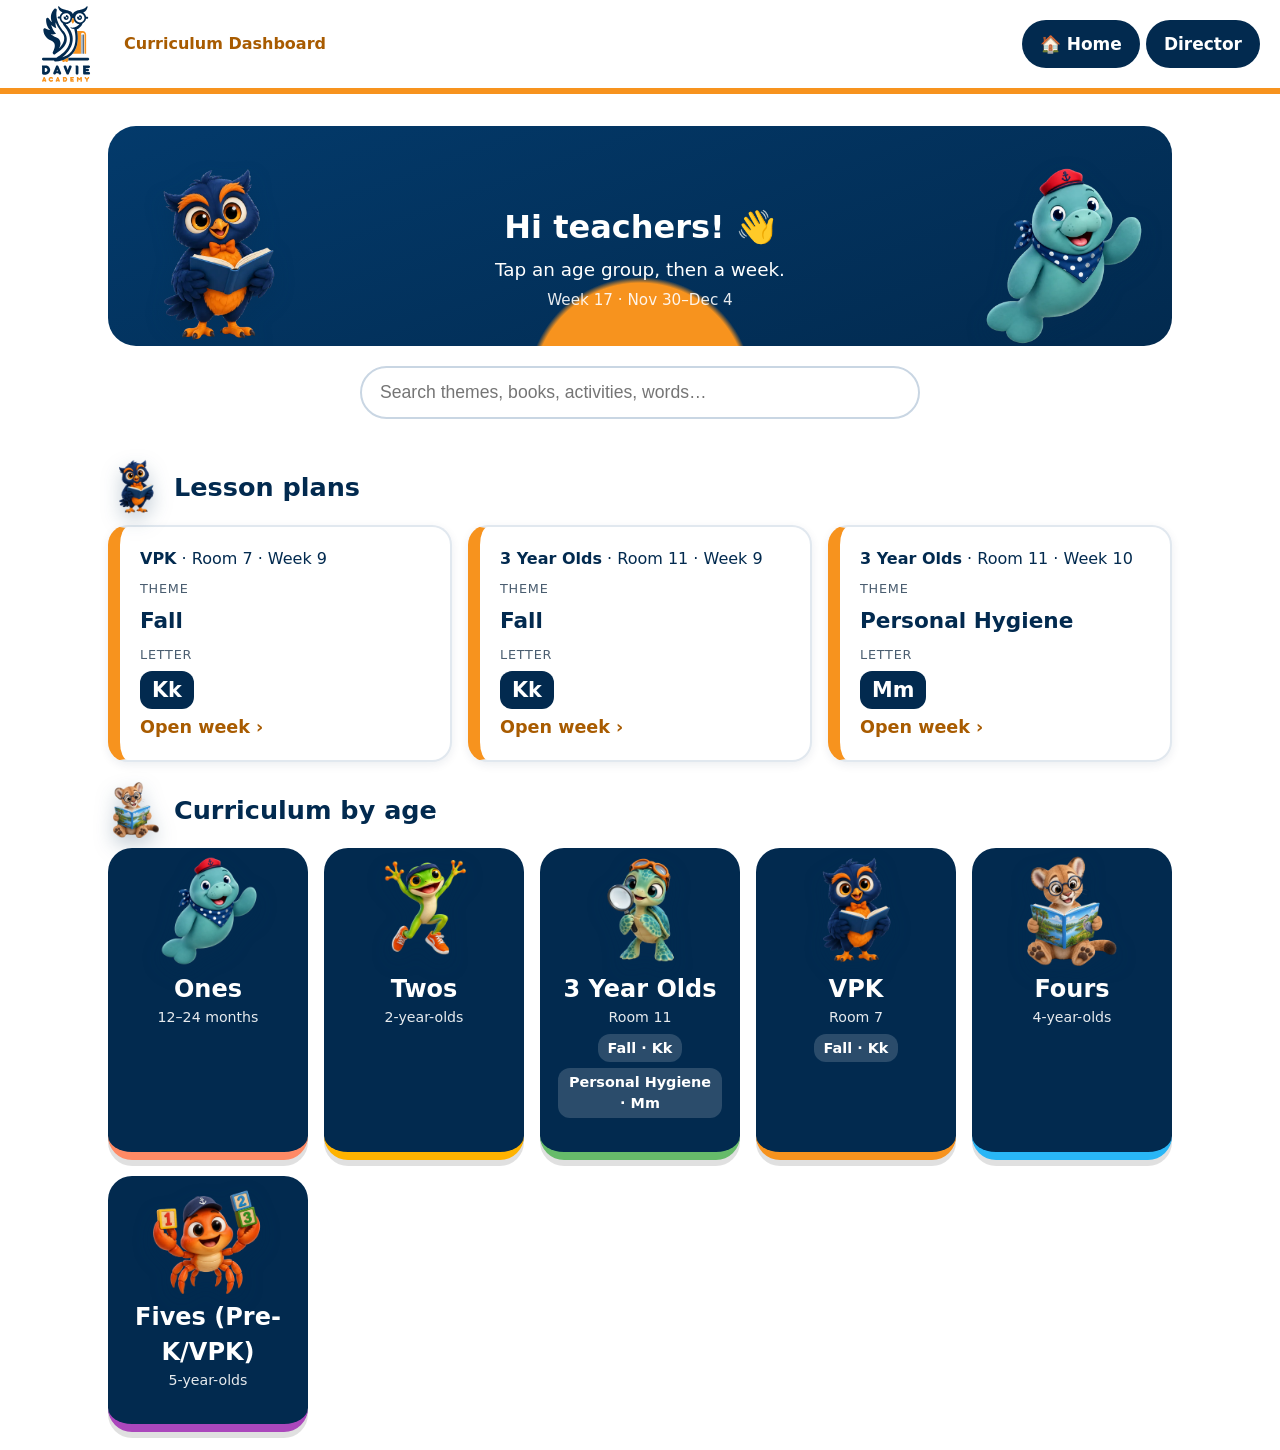
==== index.html @ 466bee0a "Publish the curriculum dashboard and add the 52-week planner. Host the static site at the repo root " ====
<!doctype html><html lang="en"><head><meta charset="utf-8"><meta name="viewport" content="width=device-width,initial-scale=1">
<title>Davie Academy Curriculum</title><meta name="robots" content="noindex,nofollow"><meta name="theme-color" content="#022A4F">
<link rel="manifest" href="manifest.json"><link rel="icon" href="icon.svg"><link rel="apple-touch-icon" href="icon-180.png">
<meta name="apple-mobile-web-app-capable" content="yes"><link rel="stylesheet" href="css/styles.css"></head>
<body><div id="app"></div>
<script src="js/qrcode.js"></script><script src="js/data.js"></script><script src="js/plans.js"></script><script src="js/store.js"></script><script src="js/components.js"></script><script src="js/app.js"></script>
<script>if('serviceWorker' in navigator && location.protocol.startsWith('http')) navigator.serviceWorker.register('./sw.js',{scope:'./'}).catch(()=>{});</script></body></html>
---- css/styles.css ----
:root{--navy:#022A4F;--orange:#F7931E;--orange-dk:#A85B00;--bg:#ffffff;--soft:#F4F7FA;--ink:#022A4F;--accent:#A85B00;--teal:#022A4F;--card:#fff;--c:#F7931E;font-family:"Nunito","Trebuchet MS",system-ui,sans-serif}
*{box-sizing:border-box}body{margin:0;background:var(--bg);color:var(--ink);font-size:17px;line-height:1.45}
a{color:inherit}h1,h2,h3{margin:.2em 0}
.top{display:flex;justify-content:space-between;align-items:center;flex-wrap:wrap;gap:10px;padding:12px 20px;background:#fff;color:var(--navy);border-bottom:6px solid var(--orange)}
.top nav a{color:#fff;text-decoration:none;font-weight:800;padding:12px 18px;border-radius:30px;background:var(--navy);min-height:48px;margin-left:6px;display:inline-block}
.brand{display:flex;gap:12px;align-items:center;text-decoration:none}.brand h1{font-size:1.5rem}
.logo{width:54px;height:54px;border-radius:50%;border:3px dashed #fff;display:grid;place-items:center;font-size:.7rem;font-weight:800;background:rgba(255,255,255,.25)}
.wrap{max-width:1100px;margin:auto;padding:18px}.narrow{max-width:720px}
.hero{text-align:center;padding:20px 0}.search{width:100%;max-width:560px;font-size:1.1rem;padding:14px 18px;border-radius:30px;border:2px solid #c9d6e3}
.grid{display:grid;gap:16px}.ages{grid-template-columns:repeat(auto-fit,minmax(180px,1fr))}
.age{background:var(--navy);color:#fff;border-bottom:8px solid var(--c);text-decoration:none;border-radius:24px;padding:34px 18px;text-align:center;box-shadow:0 6px 0 rgba(0,0,0,.12);min-height:130px}
.age b{display:block;font-size:1.5rem}.age:active,.week:active{transform:translateY(3px)}
.weeks{grid-template-columns:repeat(auto-fit,minmax(200px,1fr));margin:16px 0}
.week{background:#fff;border-radius:20px;padding:20px;text-decoration:none;border-top:8px solid var(--c);box-shadow:0 3px 10px rgba(0,0,0,.07);display:flex;flex-direction:column;gap:4px}
.week .icon{font-size:2.4rem}.week b{font-size:1.2rem}.prog{font-size:.8rem;color:#888}
.crumb a{color:var(--teal)}.card{background:var(--card);border-radius:20px;padding:18px;box-shadow:0 3px 10px rgba(0,0,0,.07);margin-bottom:16px}
.weekhead{display:flex;gap:16px;justify-content:space-between;border-left:10px solid var(--c)}
.qrbox,.fqr{text-align:center}.qrbox svg{width:120px;height:120px}
.domains span,.tag{display:inline-block;background:#E6EDF4;color:var(--navy);border-radius:20px;padding:4px 12px;margin:3px;font-size:.85rem;font-weight:700}
.two{grid-template-columns:1fr 1fr}.acts{grid-template-columns:repeat(auto-fit,minmax(300px,1fr))}
.words{list-style:none;padding:0;display:flex;flex-wrap:wrap;gap:8px}.words li{background:#FFF1DF;border-radius:14px;padding:8px 12px}.words span{display:block;color:var(--orange-dk);font-style:italic;font-size:.9rem}
.ofweek{display:flex;flex-wrap:wrap;gap:10px}.chip{background:var(--navy);color:#fff;border-bottom:4px solid var(--orange);border-radius:16px;padding:8px 14px}.chip small{display:block;text-transform:capitalize;opacity:.9}.chip b{font-size:1.3rem}
.act header h3{font-size:1.15rem}.checklist{list-style:none;padding:0}.checklist li{padding:4px 0}
input[type=checkbox]{width:22px;height:22px;vertical-align:middle}.cols{columns:2}
.video-ph{background:repeating-linear-gradient(45deg,#E6EDF4,#E6EDF4 10px,#fff 10px,#fff 20px);border-radius:14px;height:120px;display:grid;place-items:center;color:var(--navy);text-align:center}
.video-ph span{font-size:2rem}.video{width:100%;aspect-ratio:16/9;border:0;border-radius:14px}
.toolbar{display:flex;flex-wrap:wrap;gap:10px;margin:10px 0 16px}
.btn{background:var(--teal);color:#fff;border:0;border-radius:30px;padding:12px 20px;font-size:1rem;font-weight:700;text-decoration:none;cursor:pointer;min-height:48px;display:inline-flex;align-items:center}
.btn.ghost{background:#fff;color:var(--teal);border:2px solid var(--teal)}
.bigcheck{display:block;padding:12px;border-radius:14px;background:var(--soft);margin:6px 0;font-weight:700}
.sec{margin:20px 0 10px}.result{display:block;padding:10px;border-bottom:1px solid #eee;text-decoration:none}
.hero2{border-top:10px solid var(--c)}.days{list-style:none;padding:0}.days li{padding:8px 0;border-bottom:1px dashed #eee}.days b{display:inline-block;width:50px;color:var(--accent)}
.challenge{background:#FFF1DF}.lyrics{font-style:italic;color:#777}.note{color:#777}
.scroll{overflow-x:auto}.dir{border-collapse:collapse;width:100%}.dir th,.dir td{padding:10px;border-bottom:1px solid #eee;text-align:center}.dir td:first-child{text-align:left}
.dot{display:inline-block;width:26px;height:26px;line-height:26px;border-radius:50%;background:#eee;margin:1px;font-weight:800}.dot.on{background:#66bb6a;color:#fff}
.fridge{max-width:760px;margin:10px auto;background:#fff;border:6px solid var(--c);border-radius:28px;padding:22px}
.fhead{display:flex;gap:14px;align-items:center;border-bottom:3px dashed var(--c);padding-bottom:10px}.fhead .logo{border-color:var(--c);color:var(--c)}
.fbody{display:grid;grid-template-columns:2fr 1fr;gap:18px}.fqr svg{width:150px;height:150px}
@media (max-width:700px){.two,.fbody{grid-template-columns:1fr}.weekhead{flex-direction:column}.cols{columns:1}}
@media print{.no-print,.top nav,.video-ph,.video{display:none!important}body{background:#fff;font-size:12pt}.card{box-shadow:none;border:1px solid #ccc;break-inside:avoid}
 .top{background:none;color:#000}.logo{border-color:#999}.fridge{border-width:4px;margin:0}.acts{grid-template-columns:1fr 1fr}}
.qrbox svg,.fqr svg{display:block;margin:0 auto 4px}.fqr ul{text-align:left;padding-left:20px}.qrbox small,.fqr small{display:block}

.lyrics{white-space:pre-line}
.songgrid{display:grid;gap:12px;grid-template-columns:2fr 1fr;align-items:center}
.char{margin:0;text-align:center}.char img{width:100%;border-radius:14px}.char figcaption{font-weight:700;margin-top:4px}
video.video{background:#000;display:block}
@media(max-width:640px){.songgrid{grid-template-columns:1fr}.char img{max-width:260px}}

.card{border:1px solid #E1E8EF}
.logoimg{height:120px;width:120px;object-fit:contain;margin:-28px -14px}.logoimg.sm{height:70px;width:70px}
.brand small{font-weight:800;color:var(--orange-dk);font-size:1rem}
.week{border-top-color:var(--orange)}.age small{opacity:.9}
.plans{grid-template-columns:repeat(auto-fit,minmax(260px,1fr))}
.plantile{display:flex;flex-direction:column;gap:6px;text-decoration:none;background:#fff;border:2px solid #E1E8EF;border-left:12px solid var(--orange);border-radius:20px;padding:20px;min-height:150px;box-shadow:0 3px 10px rgba(2,42,79,.08)}
.plantile .th{font-size:1.35rem}.plantile .lbl{font-size:.8rem;text-transform:uppercase;letter-spacing:.06em;color:#4a5d70;margin-top:4px}.plantile .crumbs{font-size:1rem}.plantile .lt{align-self:flex-start;background:var(--navy);color:#fff;border-radius:12px;padding:4px 12px;font-weight:900;font-size:1.3rem}
.plantile .go{margin-top:auto;color:var(--orange-dk);font-weight:800;font-size:1.1rem}
.today{font-size:1.15rem}.today h3{font-size:1.4rem}.todayhead{display:flex;justify-content:space-between;gap:16px;border-left:12px solid var(--orange)}
.step{display:flex;gap:16px;align-items:flex-start}.stepn{flex:none;width:56px;height:56px;border-radius:50%;background:var(--navy);color:#fff;font-size:1.6rem;font-weight:900;display:grid;place-items:center}
.stepb{flex:1;min-width:0}.done{display:inline-flex;gap:10px;align-items:center;margin-top:10px;padding:12px 18px;border-radius:30px;background:var(--soft);font-weight:800;min-height:52px}
.done input{width:30px;height:30px}.step:has(.done input:checked){opacity:.55}
.callout{background:#FFF1DF;border-left:12px solid var(--orange)}
ul.big{padding-left:1.2em}ul.big li{margin:8px 0;font-size:1.15rem}
.media2{display:grid;grid-template-columns:minmax(0,260px) 1fr;gap:16px;align-items:start}
.photo{margin:0}.photo img{width:100%;max-height:340px;object-fit:cover;border-radius:14px;display:block}.photo figcaption{font-size:.9rem;color:#4a5d70;margin-top:4px}
.checklist li{display:flex;align-items:center;justify-content:space-between;gap:8px;padding:6px 0;border-bottom:1px dashed #E1E8EF}
.buy{flex:none;text-decoration:none;font-size:1.2rem;width:44px;height:44px;display:grid;place-items:center;border-radius:50%;background:#FFF1DF;border:2px solid var(--orange)}
.parentpg{font-size:1.1rem}.pics{display:grid;grid-template-columns:1fr 1fr;gap:10px}.pics img{aspect-ratio:1;object-fit:cover}
@media (max-width:700px){.media2{grid-template-columns:1fr}.todayhead{flex-direction:column}.stepn{width:44px;height:44px;font-size:1.3rem}.step{gap:10px}}

/* 3D characters */
.ch{display:block;object-fit:contain;filter:drop-shadow(0 8px 10px rgba(2,42,79,.25))}
.hh{display:flex;align-items:center;gap:10px}.ch.hd{width:56px;height:56px;flex:none}
.hero.fun{display:flex;align-items:flex-end;justify-content:space-between;gap:10px;background:radial-gradient(circle at 50% 120%,#F7931E 0,#F7931E 18%,transparent 19%),linear-gradient(160deg,#033a6b,#022A4F);color:#fff;border-radius:28px;padding:20px 20px 0;margin-top:14px;overflow:hidden;text-align:center;min-height:220px}
.hero.fun h2{font-size:2rem;color:#fff}.hero.fun p{margin:.3em 0;font-size:1.15rem}.hero.fun .small{font-size:.95rem;opacity:.9}
.herotxt{padding-bottom:30px}.heroL,.heroR{width:180px;height:200px;object-position:bottom;animation:bob 3.5s ease-in-out infinite}.heroR{animation-delay:1.2s}
@keyframes bob{50%{transform:translateY(-8px)}}@media (prefers-reduced-motion:reduce){.heroL,.heroR{animation:none}}
.age{position:relative;padding-top:12px!important;display:flex;flex-direction:column;align-items:center}.ch.agech{width:110px;height:110px;margin:-4px auto 6px;transition:transform .2s}.age:hover .agech{transform:scale(1.08) rotate(-3deg)}
.video-ph{height:auto;padding:14px;gap:6px}.ch.sm{width:80px;height:80px}
.hero2.fun{position:relative;padding-right:130px;min-height:150px}.ch.pch{position:absolute;right:8px;bottom:6px;width:120px;height:120px}
@media (max-width:700px){.heroL,.heroR{width:96px;height:120px}.hero.fun h2{font-size:1.5rem}.hero.fun{padding:14px 8px 0;min-height:170px}.ch.agech{width:90px;height:90px}.hero2.fun{padding-right:100px}.ch.pch{width:96px;height:96px}.ch.hd{width:46px;height:46px}}
.agep{display:block;margin-top:6px;background:rgba(255,255,255,.16);border-radius:12px;padding:4px 10px;font-size:.9rem;font-weight:700}
@media (max-width:700px){.hero.fun{flex-wrap:wrap;min-height:0}.herotxt{order:-1;flex:1 0 100%;padding:6px 6px 0}.heroL,.heroR{width:120px;height:120px}}

/* 52-week age list */
.agepage .small,.weekpage .small{color:#4a5d70}
.agehead{display:flex;align-items:center;gap:14px;margin:4px 0 8px}
.agehead h2{font-size:1.8rem;margin:0}
.agehead p{margin:.15em 0}
.ch.ageheadch{width:96px;height:96px;flex:none}
.monthblock{margin:0 0 8px}
.monthhead{position:sticky;top:0;z-index:3;background:linear-gradient(#fff 75%,rgba(255,255,255,.94));padding:16px 2px 8px;margin:0;font-size:1.45rem}
.weeklist{display:flex;flex-direction:column;gap:8px}
.weekrow{display:grid;grid-template-columns:auto minmax(0,1fr) auto auto;grid-template-areas:"num title letter go" "num meta letter go";column-gap:12px;row-gap:2px;align-items:center;min-height:72px;padding:12px 14px;background:#fff;border:2px solid #E1E8EF;border-left:10px solid var(--c,var(--orange));border-radius:18px;text-decoration:none;color:var(--navy);box-shadow:0 3px 0 rgba(2,42,79,.06)}
.weekrow .wn{grid-area:num;font-weight:900;min-width:4.6rem}
.weekrow .wt{grid-area:title;font-weight:800;font-size:1.2rem;line-height:1.25;overflow-wrap:anywhere}
.weekrow .wmeta{grid-area:meta;color:#4a5d70;font-size:.95rem;display:flex;flex-wrap:wrap;gap:6px;align-items:center}
.weekrow .wl{grid-area:letter}
.weekrow .wl:empty{display:none}
.weekrow .wl:not(:empty){background:var(--navy);color:#fff;border-radius:12px;padding:4px 10px;font-weight:900}
.agehead>div{min-width:0}
.weekrow .wgo{grid-area:go;font-size:1.6rem;font-weight:900;color:var(--orange-dk);line-height:1}
.weekrow:active{transform:translateY(2px)}
.weekrow:focus-visible{outline:3px solid var(--orange);outline-offset:2px}
.weekrow.soon{background:#eef2f5;color:#4e5b68;border-left-color:#c5ced6;box-shadow:none}
.weekrow.soon .wn,.weekrow.soon .wgo{color:#7d8b99}
.weekrow.soon .wt{font-weight:700}
.wsoon{font-size:.8rem;font-weight:800;color:#4e5b68;background:#e1e7ec;border-radius:999px;padding:3px 8px}
.wthis{font-weight:800;color:var(--orange-dk)}
.weekrow.is-current{outline:3px solid var(--orange);background:#fff8ef}
.weekrow.soon.is-current{background:#f8f1e8}
#week-current{scroll-margin:80px}
@media (min-width:700px){
  .weekrow{min-height:84px;padding:16px 18px}
  .weekrow .wt{font-size:1.35rem}
  .monthhead{font-size:1.6rem}
  .agehead h2{font-size:2rem}
}
@media (max-width:700px){
  .agehead h2{font-size:1.45rem}
  .ch.ageheadch{width:72px;height:72px}
  .monthhead{font-size:1.25rem}
  .weekrow .wt{font-size:1.12rem}
}

/* Weekly template */
.weekhero{align-items:center}
.weekhero .ageheadch{width:84px;height:84px}
.weekpage .field h3{font-size:1rem;letter-spacing:.04em;text-transform:uppercase;color:var(--orange-dk)}
.weekpage .acts{grid-template-columns:1fr}
.actfoot{display:flex;flex-wrap:wrap;gap:10px;align-items:center;margin-top:12px}
.stdtag{display:inline-flex;align-items:center;min-height:44px;background:#E6EDF4;color:var(--navy);border-radius:999px;padding:6px 14px;font-weight:800;font-size:.95rem}
.observed{display:inline-flex;align-items:center;gap:10px;min-height:52px;padding:8px 16px;border-radius:30px;background:#fff;border:2px solid var(--navy);font-weight:800;cursor:pointer}
.observed input{width:28px;height:28px}
.sooncard{text-align:center;padding:28px 18px 32px}
.sooncard .soonmsg{display:inline-block;background:#e7edf2;color:#3e4c5a;font-weight:800;border-radius:999px;padding:6px 14px}
.ch.soonch{width:140px;height:140px;margin:0 auto 8px}
.kicker{font-weight:800;color:#4a5d70;margin-bottom:0}
.family ol,.family ul.big{padding-left:1.2em}
.songslot{background:#f4f7fa;border-radius:16px;padding:12px}
.dayswrap{margin-top:8px}

/* One-page landscape print for the classroom wall */
.weeksheet{display:none}
@media print{
  @page{size:letter landscape;margin:.35in}
  body.printing-week{background:#fff!important}
  body.printing-week .screen-only{display:none!important}
  body.printing-week .weeksheet{display:flex!important;flex-direction:column;gap:6px;height:7.5in;max-height:7.5in;overflow:hidden;color:#022A4F;font-size:10.5px;line-height:1.25;page-break-after:avoid;page-break-inside:avoid}
  .weeksheet h1{font-size:22px;margin:0;line-height:1.1}
  .weeksheet h3{font-size:11px;margin:0 0 2px;color:#A85B00;text-transform:uppercase;letter-spacing:.04em}
  .weeksheet ul{margin:0;padding-left:14px}
  .weeksheet li{margin:0 0 2px}
  .weeksheet li span{color:#4a5d70}
  .sh-head{display:flex;gap:10px;align-items:center;border-bottom:3px solid #F7931E;padding-bottom:4px}
  .sh-head img{height:46px;width:46px;object-fit:contain;flex:none}
  .sh-id{min-width:0}
  .sh-meta{margin-left:auto;display:flex;gap:10px;text-align:right}
  .sh-meta small{display:block;color:#A85B00;font-size:8px;text-transform:uppercase;letter-spacing:.04em}
  .sh-days{display:grid;grid-template-columns:repeat(5,1fr);gap:4px}
  .sh-day{border:1px solid #E1E8EF;border-radius:6px;padding:3px 5px;min-height:28px}
  .sh-day b{display:block;color:#A85B00;font-size:8px;text-transform:uppercase}
  .sh-body{flex:1;min-height:0;overflow:hidden;display:grid;grid-template-columns:1fr 1fr;gap:2px 14px;align-content:start}
  .sh-foot{border-top:1px solid #E1E8EF;padding-top:3px}
}
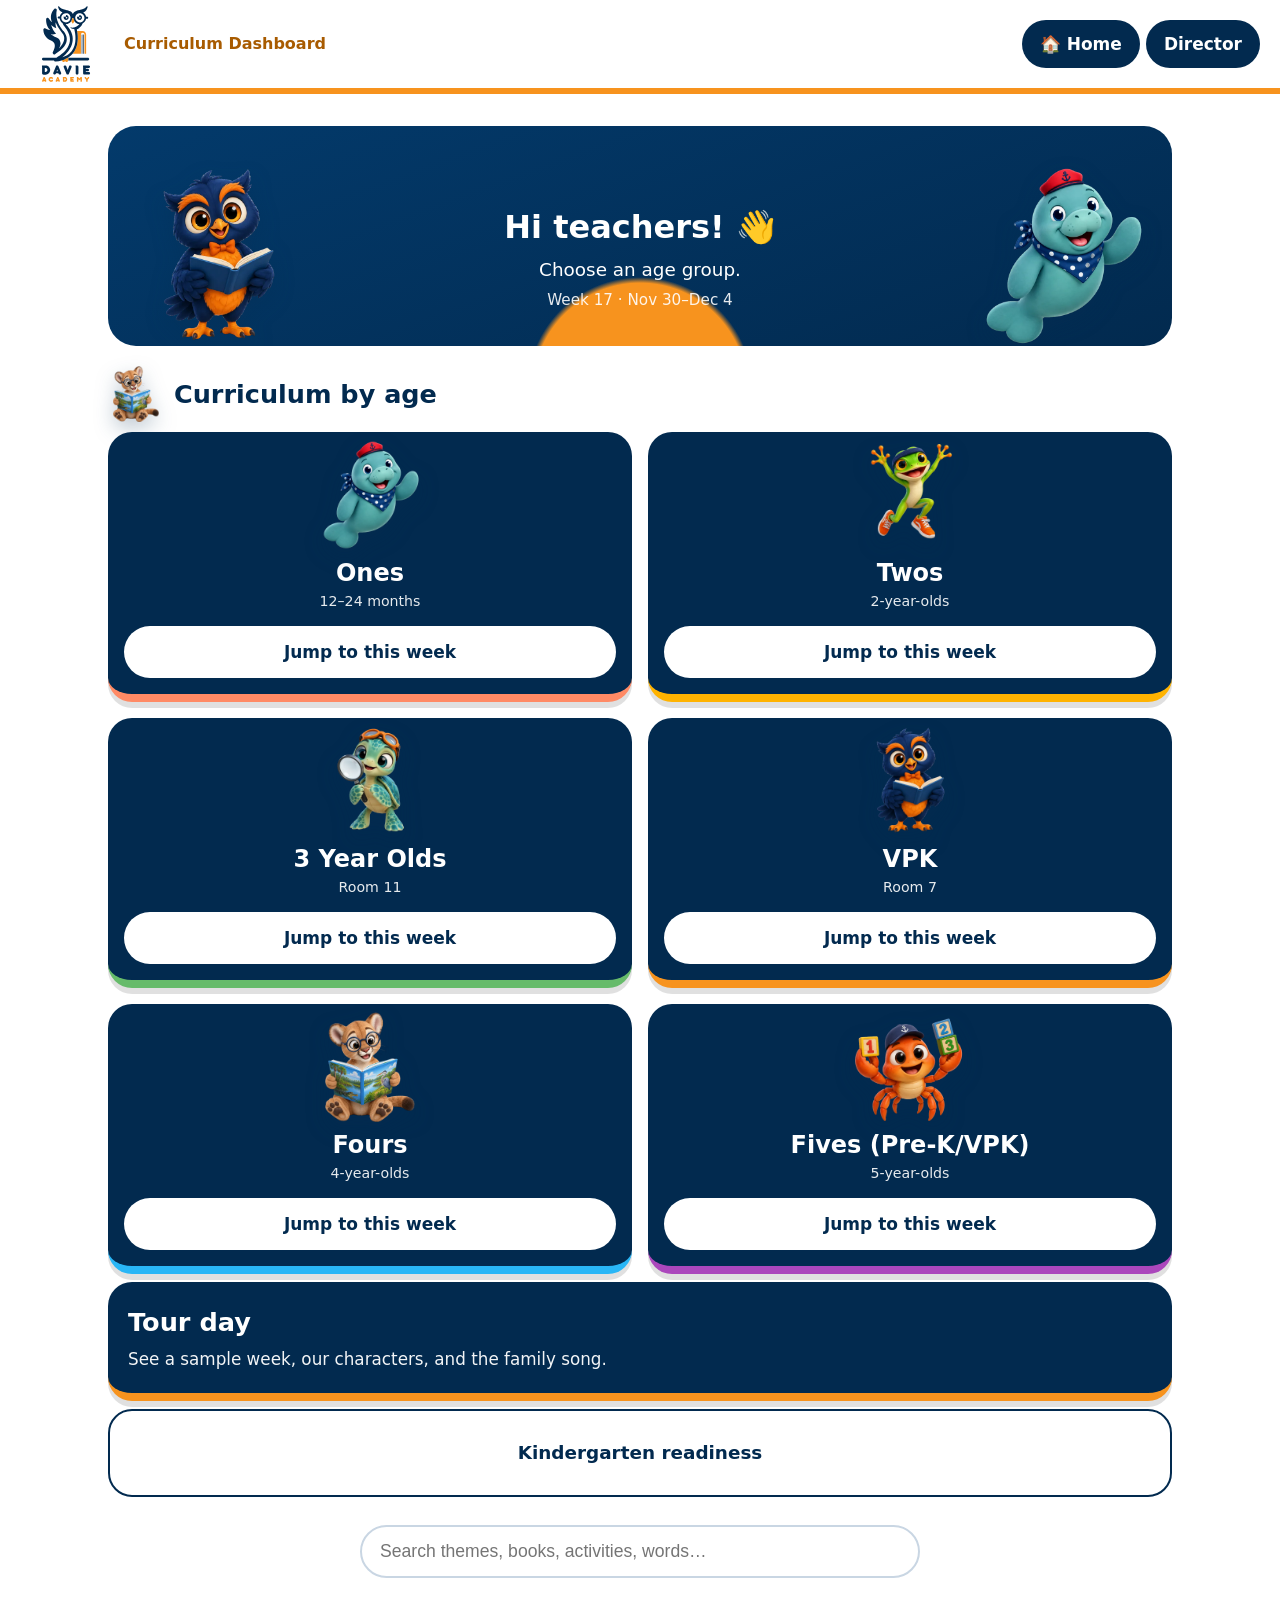
==== commit e67dbfa8: "Add a shareable family digest, Spanish, readiness, and a tour page. Families get This week at home w" ====
--- a/index.html
+++ b/index.html
@@ -3,5 +3,5 @@
 <link rel="manifest" href="manifest.json"><link rel="icon" href="icon.svg"><link rel="apple-touch-icon" href="icon-180.png">
 <meta name="apple-mobile-web-app-capable" content="yes"><link rel="stylesheet" href="css/styles.css"></head>
 <body><div id="app"></div>
-<script src="js/qrcode.js"></script><script src="js/data.js"></script><script src="js/plans.js"></script><script src="js/store.js"></script><script src="js/components.js"></script><script src="js/app.js"></script>
+<script src="js/qrcode.js"></script><script src="js/data.js"></script><script src="js/plans.js"></script><script src="js/i18n.js"></script><script src="js/store.js"></script><script src="js/components.js"></script><script src="js/app.js"></script>
 <script>if('serviceWorker' in navigator && location.protocol.startsWith('http')) navigator.serviceWorker.register('./sw.js',{scope:'./'}).catch(()=>{});</script></body></html>
--- a/css/styles.css
+++ b/css/styles.css
@@ -99,6 +99,12 @@
 .weekrow .wl:empty{display:none}
 .weekrow .wl:not(:empty){background:var(--navy);color:#fff;border-radius:12px;padding:4px 10px;font-weight:900}
 .agehead>div{min-width:0}
+.home-lead .ages{grid-template-columns:1fr}
+.home-lead .age{display:flex;flex-direction:column;align-items:center;min-height:250px;padding:18px 16px 16px;text-decoration:none}
+.agemain{display:flex;flex-direction:column;align-items:center;width:100%;flex:1;color:#fff;text-decoration:none;min-height:170px}
+.agejump{display:flex;align-items:center;justify-content:center;width:100%;min-height:52px;margin-top:12px;background:#fff;color:var(--navy);font-weight:800;text-decoration:none;border-radius:999px;padding:10px 16px}
+.agejump:active{transform:translateY(2px)}
+@media (min-width:700px){.home-lead .ages{grid-template-columns:repeat(2,minmax(0,1fr))}}
 .weekrow .wgo{grid-area:go;font-size:1.6rem;font-weight:900;color:var(--orange-dk);line-height:1}
 .weekrow:active{transform:translateY(2px)}
 .weekrow:focus-visible{outline:3px solid var(--orange);outline-offset:2px}
@@ -163,3 +169,36 @@
   .sh-body{flex:1;min-height:0;overflow:hidden;display:grid;grid-template-columns:1fr 1fr;gap:2px 14px;align-content:start}
   .sh-foot{border-top:1px solid #E1E8EF;padding-top:3px}
 }
+.weekbanner{display:block;width:100%;max-height:320px;object-fit:cover;border-radius:18px;margin:0 0 14px;box-shadow:0 6px 18px rgba(2,42,79,.15)}
+
+.hometour,.homeready{display:flex;flex-direction:column;justify-content:center;gap:6px;text-decoration:none;border-radius:24px;padding:22px 20px;min-height:88px;margin:8px 0}
+.hometour{background:var(--navy);color:#fff;border-bottom:8px solid var(--orange);box-shadow:0 6px 0 rgba(0,0,0,.12)}
+.hometour b{font-size:1.6rem}.hometour span{font-size:1.05rem;opacity:.95}
+.homeready{background:#fff;color:var(--navy);border:2px solid var(--navy);font-weight:800;font-size:1.15rem;align-items:center}
+.langtoggle{display:flex;background:var(--soft);border-radius:999px;padding:4px;gap:4px}
+.langtoggle button{border:0;background:transparent;color:var(--navy);font-weight:800;font:inherit;min-height:44px;padding:8px 14px;border-radius:999px;cursor:pointer}
+.langtoggle button.on{background:var(--navy);color:#fff}
+.sharebar{display:flex;flex-wrap:wrap;gap:8px}.sharebar .btn{flex:1 1 140px;justify-content:center}
+.share-status{min-height:1.2em;margin:8px 0 0;font-weight:800;color:var(--orange-dk)}
+.family-more{margin:8px 0 24px}.family-more a{font-weight:800;color:var(--navy)}
+.parentpg .learnline{font-size:1.2rem;font-weight:800;margin:.2em 0 .4em}
+.ready-score{font-size:1.35rem}.ready-score b{font-size:2rem;color:var(--orange-dk)}
+.ready-list{list-style:none;padding:0;margin:0}
+.ready-item{display:flex;gap:12px;align-items:flex-start;background:#fff;border:2px solid #E1E8EF;border-radius:18px;padding:14px;margin:0 0 10px}
+.ready-item.is-on{border-color:var(--orange);background:#fff8ef}
+.ready-mark{flex:none;width:36px;height:36px;border-radius:50%;border:3px solid #c5ced6;display:grid;place-items:center;font-weight:900;color:#fff}
+.ready-item.is-on .ready-mark{background:var(--orange);border-color:var(--orange)}
+.ready-item h3{margin:0}.ready-item p{margin:.25em 0}
+.ready-weeks a{font-weight:800;margin-right:8px}
+.tour-chars{display:grid;grid-template-columns:1fr 1fr;gap:12px;margin:0 0 16px}
+.tour-char{background:#fff;border:1px solid #E1E8EF;border-radius:18px;text-align:center;padding:10px 8px;margin:0}
+.tour-char img{width:100%;height:110px;object-fit:contain}
+.tour-char figcaption{font-weight:800;margin-top:4px}
+.tour-points{list-style:none;padding:0;margin:0}
+.tour-points li{padding:10px 0;border-bottom:1px dashed #E1E8EF}
+.tour-points b{display:block;font-size:1.15rem}
+.tour-qr{text-align:center}.tour-qr svg{width:min(280px,72vw);height:auto}
+.tour-cta{background:var(--navy);color:#fff}.tour-cta p,.tour-cta h2{color:#fff}
+.tour-cta .btn{background:var(--orange);color:var(--navy)}
+.ages-this{font-weight:800;margin:12px 0 8px}
+@media (min-width:700px){.tour-chars{grid-template-columns:repeat(4,minmax(0,1fr))}}
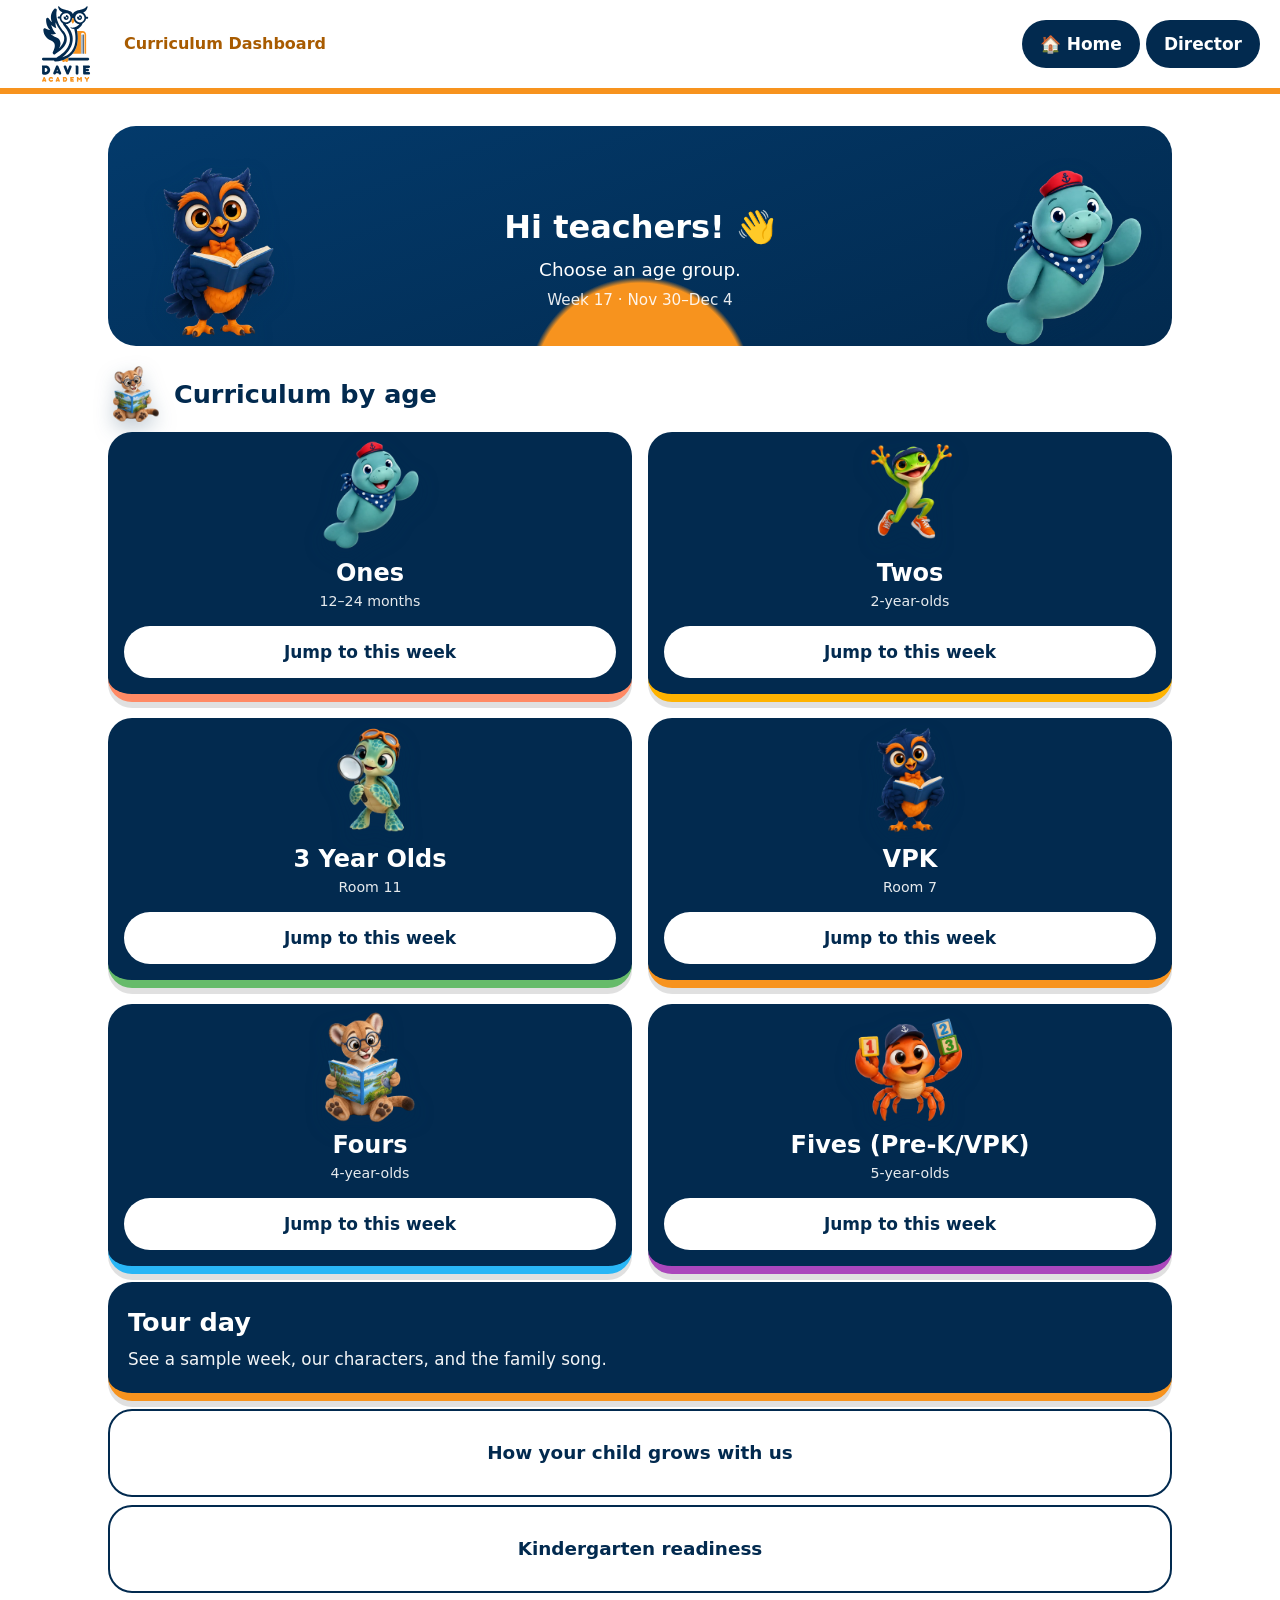
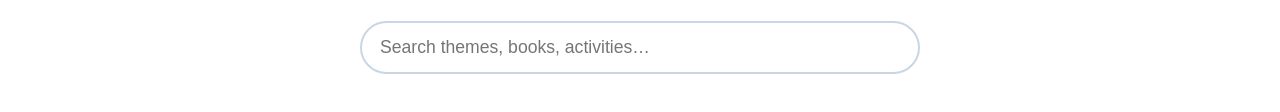
==== commit f18467e5: "Week 9 Fall plans (1s-4s), letter-only, why+supplies, no Amazon, editable text w/ shared Apps Script" ====
--- a/index.html
+++ b/index.html
@@ -3,5 +3,5 @@
 <link rel="manifest" href="manifest.json"><link rel="icon" href="icon.svg"><link rel="apple-touch-icon" href="icon-180.png">
 <meta name="apple-mobile-web-app-capable" content="yes"><link rel="stylesheet" href="css/styles.css"></head>
 <body><div id="app"></div>
-<script src="js/qrcode.js"></script><script src="js/data.js"></script><script src="js/plans.js"></script><script src="js/i18n.js"></script><script src="js/store.js"></script><script src="js/components.js"></script><script src="js/app.js"></script>
+<script src="js/qrcode.js"></script><script src="js/data.js"></script><script src="js/plans.js"></script><script src="js/fall.js"></script><script src="js/i18n.js"></script><script src="js/store.js"></script><script src="js/components.js"></script><script src="js/edits.js"></script><script src="js/app.js"></script>
 <script>if('serviceWorker' in navigator && location.protocol.startsWith('http')) navigator.serviceWorker.register('./sw.js',{scope:'./'}).catch(()=>{});</script></body></html>
--- a/css/styles.css
+++ b/css/styles.css
@@ -193,7 +193,16 @@
 .tour-chars{display:grid;grid-template-columns:1fr 1fr;gap:12px;margin:0 0 16px}
 .tour-char{background:#fff;border:1px solid #E1E8EF;border-radius:18px;text-align:center;padding:10px 8px;margin:0}
 .tour-char img{width:100%;height:110px;object-fit:contain}
-.tour-char figcaption{font-weight:800;margin-top:4px}
+.tour-char figcaption{font-weight:800;margin-top:4px}.tour-char small{display:block;font-weight:700;color:#4a5d70}
+.heartline,.heartcard{border-left:8px solid var(--orange)}
+.heartline{margin:0 0 8px;background:#fff;border-radius:14px;padding:10px 12px}
+.signword{font-size:2rem;font-weight:900;margin:.1em 0}
+.say{font-weight:800;color:var(--orange-dk)}
+.grow-list{list-style:none;padding:0;margin:0}
+.grow-step{display:flex;gap:12px;align-items:flex-start;background:#fff;border:2px solid #E1E8EF;border-left:8px solid var(--orange);border-radius:18px;padding:14px;margin:0 0 10px}
+.grow-n{flex:none;width:40px;height:40px;border-radius:50%;background:var(--navy);color:#fff;display:grid;place-items:center;font-weight:900}
+.grow-step h3{margin:0}
+.ollie{border-left:8px solid var(--orange)}
 .tour-points{list-style:none;padding:0;margin:0}
 .tour-points li{padding:10px 0;border-bottom:1px dashed #E1E8EF}
 .tour-points b{display:block;font-size:1.15rem}
@@ -202,3 +211,85 @@
 .tour-cta .btn{background:var(--orange);color:var(--navy)}
 .ages-this{font-weight:800;margin:12px 0 8px}
 @media (min-width:700px){.tour-chars{grid-template-columns:repeat(4,minmax(0,1fr))}}
+
+/* Motion: transform and opacity only. Plan pages use the calm entrance. */
+.parallax{flex:none;display:flex;align-items:flex-end}
+.bob{-webkit-user-drag:none;user-select:none}
+.wave-sampson{position:absolute;right:6px;bottom:0;width:128px;height:158px}
+.wave-sampson .pch{position:relative;right:auto;bottom:auto;width:120px;height:120px;margin-top:34px}
+.bubble{position:absolute;left:0;top:0;max-width:7.2rem;background:#fff;color:var(--navy);border:2px solid var(--orange);border-radius:16px;padding:4px 10px;font-weight:900;font-size:.95rem;line-height:1.15;box-shadow:0 3px 0 rgba(2,42,79,.12)}
+.bubble:after{content:"";position:absolute;left:22px;bottom:-8px;border:6px solid transparent;border-top-color:var(--orange)}
+.reveal{opacity:0;transform:translateY(14px)}
+.reveal:not(.in){transition:none !important}
+.reveal.in{opacity:1;transform:none;transition:opacity .42s ease, transform .42s ease;transition-delay:calc(var(--i, 0) * 42ms)}
+.reveal-calm{transform:translateY(6px)}
+.reveal-calm.in{transition-duration:.26s}
+.reveal.in.settled{transition:transform .12s ease;transition-delay:0ms}
+.pop-host{position:fixed;z-index:30;width:0;height:0;pointer-events:none}
+.confetti{position:absolute;left:0;top:0;width:8px;height:8px;border-radius:2px;opacity:1}
+.confetti:nth-child(odd){border-radius:50%}
+.pop-ch{position:absolute;left:-26px;top:-58px;width:52px;height:52px;object-fit:contain}
+@media (max-width:700px){
+  .wave-sampson{width:104px;height:136px;right:2px}
+  .wave-sampson .pch{width:96px;height:96px;margin-top:32px}
+  .bubble{font-size:.85rem;padding:3px 8px}
+}
+@media (prefers-reduced-motion: no-preference){
+  .heroR{animation-name:bob-tilt}
+  .home-lead .ch.agech.bob,.tour-char .bob{animation:floaty 4.2s ease-in-out infinite}
+  .tour-char:nth-child(2n) .bob{animation-delay:.45s}
+  .tour-char:nth-child(3n) .bob{animation-delay:.9s}
+  .wave-sampson .bob{animation:wave 2.8s ease-in-out infinite;transform-origin:50% 88%}
+  .bob.tapped{animation:tap-bounce .42s ease !important}
+  .btn,.age,.weekrow,.plantile,.hometour,.homeready,.step,.agejump,.tour-char,.grow-step,.top nav a{transition:transform .12s ease}
+  .btn:active,.age:active,.weekrow:active,.plantile:active,.hometour:active,.homeready:active,.step:active,.agejump:active,.tour-char:active,.grow-step:active,.top nav a:active{transform:scale(.97)}
+  .confetti{animation:burst .62s ease-out forwards}
+  .pop-ch{animation:pop .58s ease forwards}
+}
+@keyframes bob-tilt{50%{transform:translateY(-12px) rotate(-6deg)}}
+@keyframes floaty{50%{transform:translateY(-7px)}}
+@keyframes wave{
+  0%,100%{transform:rotate(0deg) translateY(0)}
+  25%{transform:rotate(-8deg) translateY(-3px)}
+  50%{transform:rotate(7deg) translateY(-1px)}
+  75%{transform:rotate(-4deg) translateY(-4px)}
+}
+@keyframes tap-bounce{
+  0%{transform:scale(1)}
+  40%{transform:scale(1.12) rotate(-4deg)}
+  70%{transform:scale(.96)}
+  100%{transform:scale(1)}
+}
+@keyframes burst{
+  0%{transform:translate3d(0,0,0) scale(1);opacity:1}
+  100%{transform:translate3d(var(--dx), var(--dy), 0) rotate(var(--spin)) scale(.55);opacity:0}
+}
+@keyframes pop{
+  0%{transform:translateY(8px) scale(.3);opacity:0}
+  45%{transform:translateY(-6px) scale(1.08);opacity:1}
+  100%{transform:translateY(-16px) scale(1);opacity:0}
+}
+@media (prefers-reduced-motion: reduce){
+  .heroL,.heroR,.bob,.wave-sampson .bob,.tour-char img,.ch.agech{animation:none !important}
+  .reveal{opacity:1 !important;transform:none !important;transition:none !important}
+  .parallax{transform:none !important}
+}
+@media print{
+  .reveal,.reveal.in{opacity:1 !important;transform:none !important;animation:none !important;transition:none !important}
+  .pop-host{display:none !important}
+}
+/* Shared card layout + teacher edit mode (da-v13) */
+.act .why{background:#fff4e6;border-left:4px solid #F7931E;border-radius:10px;padding:.5rem .75rem;margin:.5rem 0}
+.act .why b{color:#022A4F}
+.act .photo img{width:100%;aspect-ratio:4/3;object-fit:cover;border-radius:14px}
+.editbar{display:flex;flex-wrap:wrap;gap:.75rem;align-items:center;justify-content:space-between;border:2px dashed #F7931E}
+body.editing [data-ed]{outline:2px dashed #F7931E;outline-offset:2px;border-radius:6px;background:#fffaf2;cursor:text;min-width:1em;display:inline-block}
+body.editing p[data-ed],body.editing h2[data-ed],body.editing h3[data-ed]{display:block}
+[data-ed].is-edited{box-shadow:inset 0 -2px 0 rgba(247,147,30,.5)}
+
+/* sticky section tabs */
+.jumptabs{position:sticky;top:0;z-index:20;display:flex;flex-wrap:nowrap;gap:8px;overflow-x:auto;-webkit-overflow-scrolling:touch;scrollbar-width:none;margin:0 -4px 14px;padding:10px 4px;background:#fff;border-bottom:2px solid #f1e3d0}
+.jumptabs::-webkit-scrollbar{display:none}
+.jumptabs a{flex:0 0 auto;min-height:44px;display:inline-flex;align-items:center;padding:0 16px;border-radius:999px;border:2px solid var(--navy);color:var(--navy);font-weight:800;text-decoration:none;white-space:nowrap}
+.jumptabs a.on,.jumptabs a:active{background:var(--orange);border-color:var(--orange)}
+@media (prefers-reduced-motion: reduce){html{scroll-behavior:auto}}
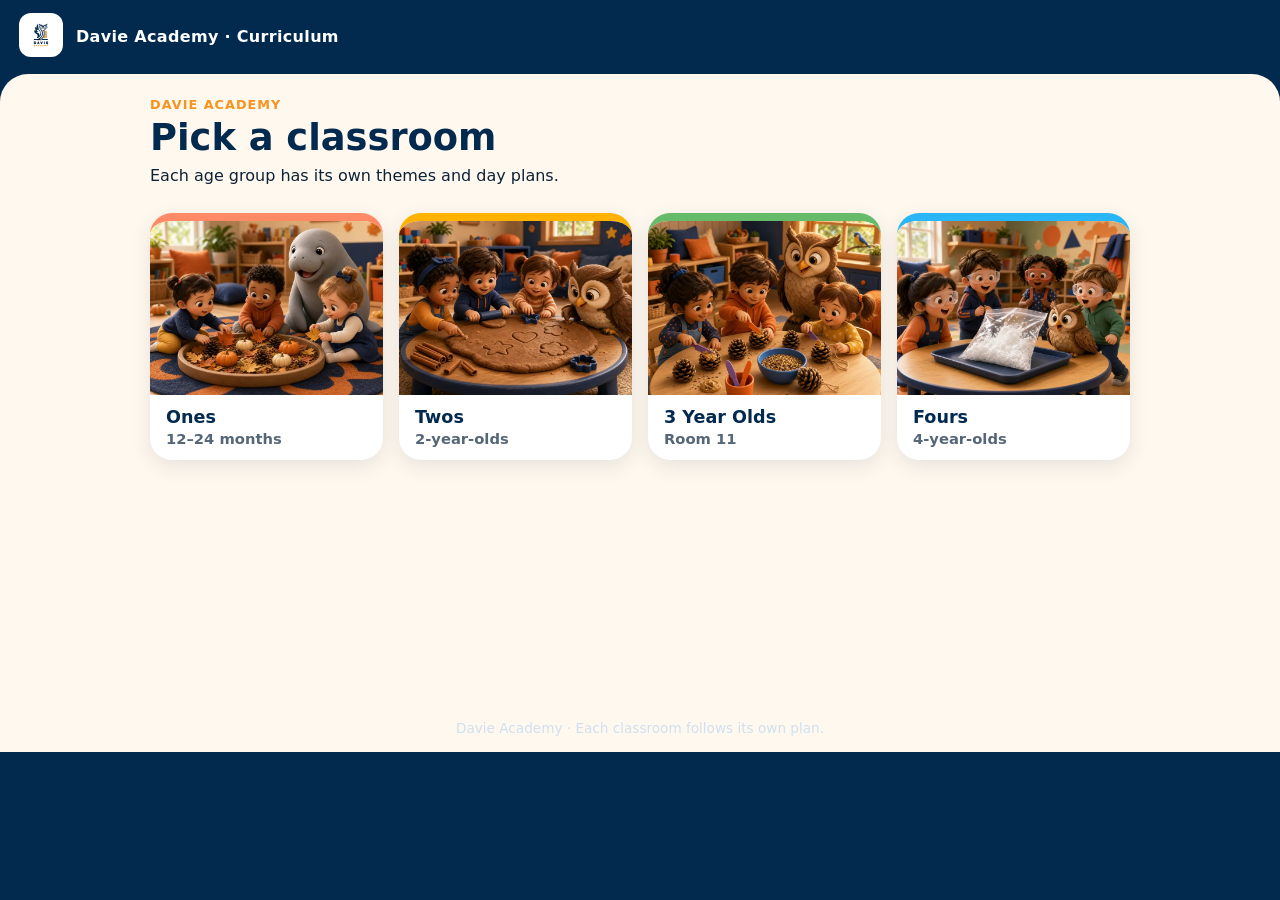
==== commit c671cb0e: "Make the Version 3 age-to-themes-to-timeline flow the default site. The home dashboard lists Ones th" ====
--- a/index.html
+++ b/index.html
@@ -1,7 +1,11 @@
-<!doctype html><html lang="en"><head><meta charset="utf-8"><meta name="viewport" content="width=device-width,initial-scale=1">
+<!doctype html><html lang="en"><head><meta charset="utf-8"><meta name="viewport" content="width=device-width,initial-scale=1,viewport-fit=cover">
 <title>Davie Academy Curriculum</title><meta name="robots" content="noindex,nofollow"><meta name="theme-color" content="#022A4F">
-<link rel="manifest" href="manifest.json"><link rel="icon" href="icon.svg"><link rel="apple-touch-icon" href="icon-180.png">
-<meta name="apple-mobile-web-app-capable" content="yes"><link rel="stylesheet" href="css/styles.css"></head>
-<body><div id="app"></div>
-<script src="js/qrcode.js"></script><script src="js/data.js"></script><script src="js/plans.js"></script><script src="js/fall.js"></script><script src="js/i18n.js"></script><script src="js/store.js"></script><script src="js/components.js"></script><script src="js/edits.js"></script><script src="js/app.js"></script>
+<link rel="manifest" href="manifest.json"><link rel="icon" href="alt2/owl.svg"><link rel="apple-touch-icon" href="icon-180.png">
+<meta name="apple-mobile-web-app-capable" content="yes"><link rel="stylesheet" href="alt2/timeline.css"></head>
+<body><header class="tb"><a class="logo" href="#/"><img src="alt2/owl.svg" alt="Davie Academy"></a><span>Davie Academy · Curriculum</span><button type="button" id="edit-toggle" class="edit-toggle" hidden>✏️ Edit</button></header>
+<nav class="ages" id="ages"></nav>
+<div id="edit-bar" class="edit-bar" hidden><p><b>Editing.</b> Tap any text to change it. Changes save when you tap away. <span id="edit-status"></span></p><button type="button" id="edit-reset">↺ Reset this classroom</button></div>
+<main id="app"></main>
+<footer class="ft">Davie Academy · Each classroom follows its own plan.</footer>
+<script src="js/data.js"></script><script src="alt2/plans.js"></script><script src="alt2/edits.js"></script><script src="alt2/timeline.js"></script>
 <script>if('serviceWorker' in navigator && location.protocol.startsWith('http')) navigator.serviceWorker.register('./sw.js',{scope:'./'}).catch(()=>{});</script></body></html>
--- a/alt2/timeline.css
+++ b/alt2/timeline.css
@@ -0,0 +1,67 @@
+:root{--navy:#022A4F;--orange:#F7931E;--cream:#FFF8EE;--ink:#0d2236;--line:#F7931E}
+*{box-sizing:border-box}html{-webkit-text-size-adjust:100%}
+body{margin:0;font-family:ui-rounded,"SF Pro Rounded","Nunito","Segoe UI",system-ui,sans-serif;background:var(--navy);color:var(--ink)}
+.tb{display:flex;align-items:center;gap:.8rem;padding:.8rem 1.2rem;color:#fff;font-weight:800;letter-spacing:.02em}
+.tb span{min-width:0}
+.edit-toggle{margin-left:auto;flex:0 0 auto;background:transparent;color:#fff;border:2px solid rgba(255,255,255,.35);border-radius:999px;padding:.45rem .9rem;font:inherit;font-weight:800;cursor:pointer}
+body.editing .edit-toggle{background:var(--orange);border-color:var(--orange);color:var(--navy)}
+.edit-bar{display:flex;flex-wrap:wrap;gap:.6rem;align-items:center;justify-content:space-between;margin:0 1rem .6rem;background:#fff;color:var(--navy);border:2px dashed var(--orange);border-radius:16px;padding:.7rem 1rem}
+.edit-bar[hidden]{display:none}
+.edit-bar p{margin:0;line-height:1.4}
+.edit-bar button{font:inherit;font-weight:800;border-radius:999px;border:2px solid var(--navy);background:#fff;color:var(--navy);padding:.45rem .85rem;cursor:pointer}
+body.editing [data-ed]{outline:2px dashed var(--orange);outline-offset:2px;border-radius:6px}
+[data-ed].is-edited{box-shadow:inset 0 -2px 0 rgba(247,147,30,.55)}
+.logo img{height:44px;background:#fff;border-radius:12px;padding:4px}
+.ages{display:flex;gap:.5rem;overflow-x:auto;padding:.3rem 1.2rem 1rem;scrollbar-width:none}
+.ages a{flex:0 0 auto;text-decoration:none;color:#fff;border:2px solid rgba(255,255,255,.35);border-radius:999px;padding:.55rem 1.1rem;font-weight:800}
+.ages a.on{background:var(--orange);border-color:var(--orange);color:var(--navy)}
+main{background:var(--cream);border-radius:28px 28px 0 0;min-height:70vh;padding:1.4rem 1rem 3rem}
+.hero{max-width:980px;margin:0 auto 1.6rem;display:grid;grid-template-columns:auto 1fr;gap:1rem;align-items:center}
+.letter{width:96px;height:96px;border-radius:28px;background:var(--navy);color:var(--orange);display:grid;place-items:center;font-size:2.6rem;font-weight:900;box-shadow:0 8px 0 #01182e}
+.hero small{color:var(--orange);font-weight:900;text-transform:uppercase;letter-spacing:.08em}
+.hero h1{margin:.1rem 0 .3rem;color:var(--navy);font-size:clamp(1.5rem,4vw,2.3rem)}.hero p{margin:0;line-height:1.45}
+.tl{position:relative;max-width:980px;margin:0 auto;padding-left:44px}
+.tl:before{content:"";position:absolute;left:17px;top:6px;bottom:6px;width:6px;border-radius:6px;background:repeating-linear-gradient(var(--line) 0 14px,transparent 14px 22px)}
+.stop{position:relative;margin:0 0 1.4rem}
+.dot{position:absolute;left:-44px;top:10px;width:40px;height:40px;border-radius:50%;background:var(--navy);color:#fff;display:grid;place-items:center;font-weight:900;border:4px solid var(--cream);box-shadow:0 0 0 3px var(--orange)}
+.lane{font-size:.78rem;font-weight:900;text-transform:uppercase;letter-spacing:.1em;color:var(--orange);margin:.2rem 0 .35rem}
+.box{background:#fff;border-radius:22px;box-shadow:0 6px 20px rgba(2,42,79,.1);display:grid;grid-template-columns:minmax(0,1fr) 300px;overflow:hidden}
+.box.noimg{grid-template-columns:1fr}
+.txt{padding:1rem 1.15rem}.txt h2{margin:0 0 .45rem;color:var(--navy);font-size:1.25rem}
+.why{margin:0 0 .55rem;font-weight:700;color:var(--navy)}.why:before{content:"★ ";color:var(--orange)}
+.what{margin:0 0 .7rem;line-height:1.45}
+.chips{display:flex;flex-wrap:wrap;gap:.35rem;margin:0;padding:0;list-style:none}
+.chips li{background:#FFF0DC;color:var(--navy);border-radius:999px;padding:.25rem .65rem;font-size:.86rem;font-weight:700}
+.box img{width:100%;height:100%;min-height:200px;object-fit:cover;display:block}
+.pick{max-width:980px;margin:0 auto;display:grid;grid-template-columns:repeat(auto-fill,minmax(210px,1fr));gap:1rem}
+.pick a{display:block;text-decoration:none;color:var(--navy);background:#fff;border-radius:22px;overflow:hidden;box-shadow:0 6px 20px rgba(2,42,79,.1)}
+.pick img{width:100%;aspect-ratio:4/3;object-fit:cover;display:block}.pick b{display:block;padding:.7rem 1rem;font-size:1.1rem}
+.ft{color:#cfe0f0;text-align:center;padding:1rem;font-size:.85rem;background:var(--cream)}
+@media(max-width:700px){.box{grid-template-columns:1fr}.box img{height:auto;aspect-ratio:4/3;min-height:0;order:-1}.hero{grid-template-columns:1fr}.letter{width:72px;height:72px;font-size:2rem}.ft{color:#567}}
+
+.whybox{background:#FFF5E8;border-radius:16px;padding:.6rem .8rem;margin:0 0 .7rem}.whybox .why{margin:0 0 .35rem}
+.dev{list-style:none;margin:0;padding:0;display:grid;gap:.25rem;font-size:.92rem;line-height:1.35}
+.dev li{display:flex;gap:.5rem;align-items:baseline}.dev b{flex:0 0 84px;text-align:center;font-size:.7rem;text-transform:uppercase;letter-spacing:.05em;color:#fff;border-radius:999px;padding:.12rem .3rem}
+.d-social b{background:#1F6FB2}.d-emotional b{background:#C2185B}.d-physical b{background:#2E7D32}.d-cognitive b{background:#6A1B9A}.d-language b{background:#B85C00}
+
+#ages:empty{display:none}
+.kick{color:var(--orange);font-weight:900;text-transform:uppercase;letter-spacing:.08em;font-size:.8rem;margin:0 0 .25rem}
+.homehero{grid-template-columns:1fr}
+.crumb{max-width:980px;margin:0 auto 1rem;font-weight:800;color:var(--navy)}
+.crumb a{color:var(--orange);text-decoration:none}
+.agehead{max-width:980px;margin:0 auto 1.4rem;display:flex;gap:1rem;align-items:center}
+.agehead img{height:92px;width:92px;object-fit:contain;filter:drop-shadow(0 6px 6px rgba(0,0,0,.15))}
+.agehead h1{margin:.1rem 0 .25rem;color:var(--navy);font-size:clamp(1.6rem,4vw,2.3rem)}
+.agehead p{margin:0;line-height:1.4}
+.monthblock{max-width:980px;margin:0 auto 1.5rem}
+.monthblock h2{margin:0 0 .7rem;color:var(--navy);font-size:1.25rem}
+.themelist{display:grid;gap:.65rem}
+.themerow{display:grid;grid-template-columns:auto minmax(0,1fr) auto auto;align-items:center;gap:.8rem;background:#fff;border-radius:18px;padding:.95rem 1rem;text-decoration:none;color:var(--navy);box-shadow:0 4px 14px rgba(2,42,79,.08);border-left:10px solid var(--c,var(--orange));font-weight:800}
+.themerow .ic{font-size:1.7rem}
+.themerow .tt{font-size:1.2rem;line-height:1.25;overflow-wrap:anywhere}
+.themerow .sb{background:var(--navy);color:var(--orange);border-radius:12px;padding:.3rem .7rem;font-weight:900;font-size:1.05rem}
+.themerow .go{color:var(--orange);font-size:1.5rem;font-weight:900}
+.pick a{border-top:8px solid var(--c,var(--orange))}
+.pick a b{padding:.75rem 1rem .15rem}
+.pick a .sub{display:block;padding:0 1rem .85rem;color:#567;font-weight:700;font-size:.92rem}
+@media(max-width:700px){.agehead{align-items:flex-start}.agehead img{height:72px;width:72px}.themerow .tt{font-size:1.12rem}}
